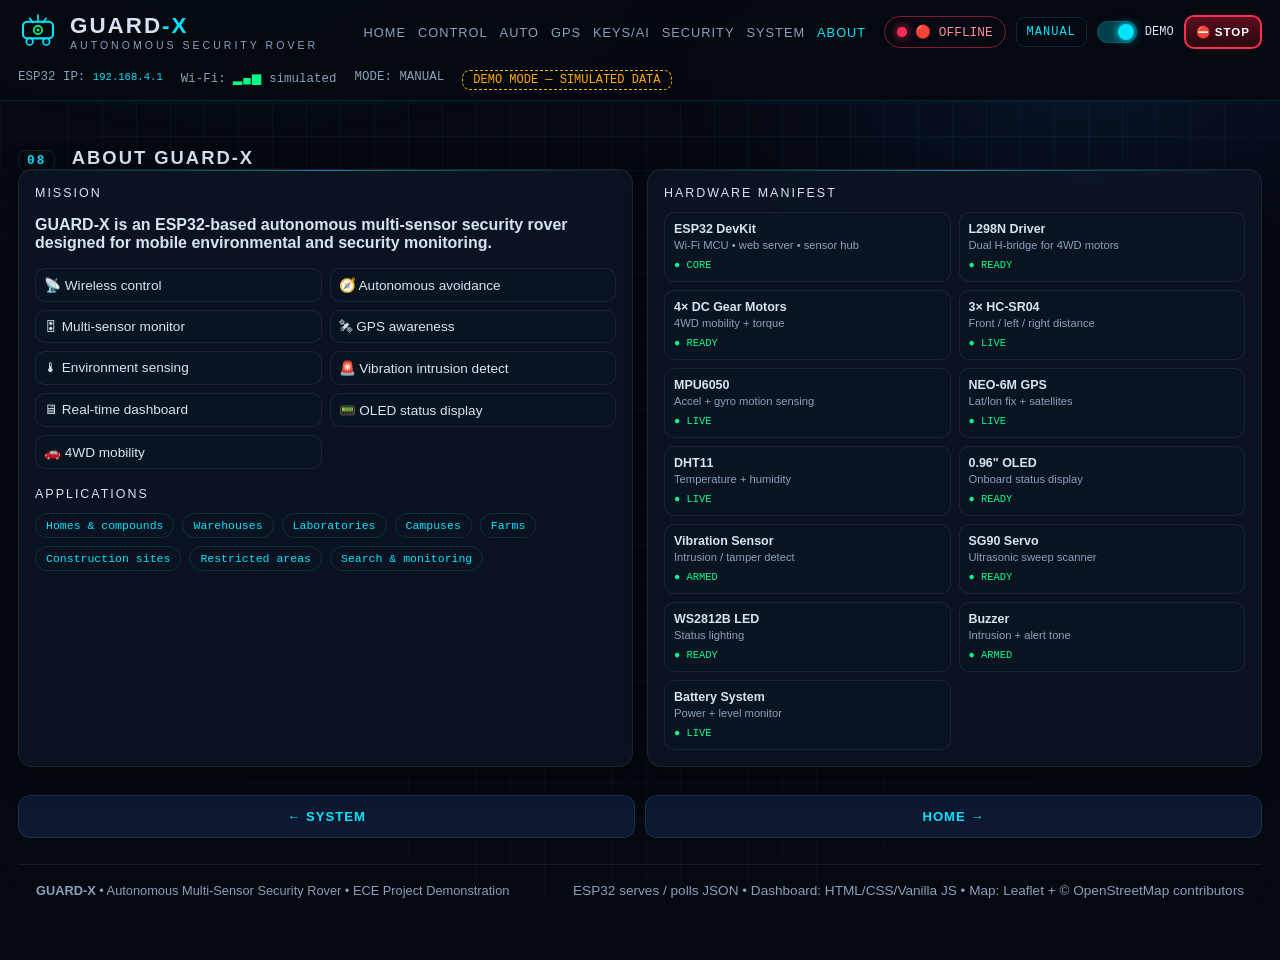
==== about.html @ 3b6d94c7 "Split dashboard into 8 phone-friendly pages with mobile bottom nav" ====
<!DOCTYPE html>
<html lang="en">
<head>
<meta charset="UTF-8" />
<meta name="viewport" content="width=device-width, initial-scale=1.0" />
<title>GUARD-X | About &amp; Hardware</title>
<meta name="description" content="About GUARD-X and its hardware manifest." />
<link rel="stylesheet" href="css/style.css" />
<link rel="icon" href="data:image/svg+xml,<svg xmlns='http://www.w3.org/2000/svg' viewBox='0 0 100 100'><text y='.9em' font-size='90'>🤖</text></svg>" />
</head>
<body data-page="about">
<div class="bg-grid" aria-hidden="true"></div>
<div class="bg-glow" aria-hidden="true"></div>

<header class="topbar">
  <div class="topbar-inner">
    <div class="brand">
      <div class="brand-mark" aria-hidden="true">
        <svg viewBox="0 0 48 48" width="40" height="40">
          <rect x="6" y="14" width="36" height="20" rx="5" fill="none" stroke="#00e5ff" stroke-width="2.5"/>
          <circle cx="14" cy="38" r="4" fill="#0a1626" stroke="#00e5ff" stroke-width="2"/>
          <circle cx="34" cy="38" r="4" fill="#0a1626" stroke="#00e5ff" stroke-width="2"/>
          <circle cx="24" cy="24" r="5" fill="none" stroke="#00ff88" stroke-width="2"/>
          <circle cx="24" cy="24" r="1.8" fill="#00ff88"/>
          <path d="M24 6v8M14 10l4 5M34 10l-4 5" stroke="#00e5ff" stroke-width="2" stroke-linecap="round"/>
        </svg>
      </div>
      <div>
        <div class="brand-name">GUARD<span>-X</span></div>
        <div class="brand-sub">AUTONOMOUS SECURITY ROVER</div>
      </div>
    </div>
    <nav class="topnav" aria-label="Pages">
      <a href="index.html">Home</a>
      <a href="control.html">Control</a>
      <a href="autonomous.html">Auto</a>
      <a href="gps.html">GPS</a>
      <a href="keys.html">Keys/AI</a>
      <a href="security.html">Security</a>
      <a href="system.html">System</a>
      <a href="about.html" class="active">About</a>
    </nav>
    <div class="topbar-status">
      <div class="conn-pill offline" id="conn-pill" title="ESP32 connection state">
        <span class="dot" id="conn-dot"></span>
        <span id="conn-text">🔴 OFFLINE</span>
      </div>
      <div class="mode-badge" id="mode-badge">MANUAL</div>
      <label class="demo-switch" title="Simulate sensors when ESP32 is not reachable">
        <input type="checkbox" id="demo-toggle" checked />
        <span class="switch"></span>
        <span class="demo-label">DEMO</span>
      </label>
      <button class="estop-mini js-estop" title="Emergency stop (SPACE)">⛔ STOP</button>
    </div>
  </div>
  <div class="topbar-sub">
    <div class="sub-item">ESP32 IP: <code id="header-ip">192.168.4.1</code></div>
    <div class="sub-item">Wi-Fi: <span id="wifi-bars" class="wifi" aria-label="Wi-Fi signal">▂▄▆</span> <span id="wifi-text">--</span></div>
    <div class="sub-item">MODE: <span id="header-mode">MANUAL</span></div>
    <div class="sub-item demo-note hidden" id="demo-banner-top">DEMO MODE — SIMULATED DATA</div>
  </div>
</header>

<main>
<section id="about" class="section">
  <div class="section-head">
    <h2><span class="h-num">08</span> ABOUT GUARD-X</h2>
  </div>
  <div class="grid grid-2">
    <div class="panel">
      <div class="panel-title">MISSION</div>
      <p><strong>GUARD-X is an ESP32-based autonomous multi-sensor security rover designed for mobile environmental and security monitoring.</strong></p>
      <div class="feat-grid">
        <div>📡 Wireless control</div><div>🧭 Autonomous avoidance</div>
        <div>🎛 Multi-sensor monitor</div><div>🛰 GPS awareness</div>
        <div>🌡 Environment sensing</div><div>🚨 Vibration intrusion detect</div>
        <div>🖥 Real-time dashboard</div><div>📟 OLED status display</div>
        <div>🚗 4WD mobility</div>
      </div>
      <div class="panel-title" style="margin-top:18px">APPLICATIONS</div>
      <div class="app-tags"><span>Homes &amp; compounds</span><span>Warehouses</span><span>Laboratories</span><span>Campuses</span><span>Farms</span><span>Construction sites</span><span>Restricted areas</span><span>Search &amp; monitoring</span></div>
    </div>
    <div class="panel" id="hardware">
      <div class="panel-title">HARDWARE MANIFEST</div>
      <div class="hw-grid" id="hw-grid"><!-- rendered by app.js --></div>
    </div>
  </div>
</section>

<div class="pager">
  <a href="system.html">← SYSTEM</a>
  <a href="index.html">HOME →</a>
</div>

<footer class="footer">
  <div><strong>GUARD-X</strong> • Autonomous Multi-Sensor Security Rover • ECE Project Demonstration</div>
  <div class="muted">ESP32 serves / polls JSON • Dashboard: HTML/CSS/Vanilla JS • Map: Leaflet + © OpenStreetMap contributors</div>
</footer>
</main>

<nav class="bottom-nav" aria-label="Pages">
  <div class="bottom-nav-inner">
    <a class="bnav-item" href="index.html"><span class="ico">🏠</span>HOME</a>
    <a class="bnav-item" href="control.html"><span class="ico">🎮</span>CONTROL</a>
    <a class="bnav-item" href="autonomous.html"><span class="ico">🧭</span>AUTO</a>
    <a class="bnav-item" href="gps.html"><span class="ico">🛰</span>GPS</a>
    <a class="bnav-item" href="keys.html"><span class="ico">🔑</span>KEYS</a>
    <a class="bnav-item" href="security.html"><span class="ico">🛡</span>SECURE</a>
    <a class="bnav-item" href="system.html"><span class="ico">⚙</span>SYSTEM</a>
    <a class="bnav-item active" href="about.html"><span class="ico">ℹ</span>ABOUT</a>
  </div>
</nav>

<div id="toast-wrap" aria-live="polite"></div>

<script src="js/api.js"></script>
<script src="js/dashboard.js"></script>
<script src="js/app.js"></script>
</body>
</html>
---- css/style.css ----
/* GUARD-X — professional autonomous robotics command center
   Dark cyber-industrial • glass panels • cyan accent • NOT a gaming theme */
:root{
  --bg:#05080f; --bg2:#080d18; --panel:rgba(13,22,38,.78);
  --line:rgba(0,229,255,.14); --line2:rgba(255,255,255,.07);
  --cyan:#00e5ff; --blue:#2f7bff; --green:#00ff88; --orange:#ffaa00; --red:#ff2d55;
  --txt:#d7e3f4; --muted:#8aa0bd; --mono:ui-monospace,'JetBrains Mono','Cascadia Code',Consolas,monospace;
  --r:14px;
}
*{box-sizing:border-box}
html{scroll-behavior:smooth}
body{
  margin:0; background:var(--bg); color:var(--txt);
  font-family:'Segoe UI',Roboto,Inter,Arial,sans-serif; min-height:100vh;
}
.bg-grid{position:fixed;inset:0;z-index:-2;
  background-image:linear-gradient(rgba(0,229,255,.05) 1px,transparent 1px),
  linear-gradient(90deg,rgba(0,229,255,.05) 1px,transparent 1px);
  background-size:34px 34px;
  mask-image:radial-gradient(ellipse at 50% 0%,black 55%,transparent 100%);
}
.bg-glow{position:fixed;inset:0;z-index:-1;pointer-events:none;
  background:radial-gradient(700px 300px at 20% -5%,rgba(0,229,255,.12),transparent 60%),
  radial-gradient(700px 320px at 85% 10%,rgba(47,123,255,.10),transparent 60%);
}
code{font-family:var(--mono);font-size:.85em;color:var(--cyan)}
.muted{color:var(--muted);font-size:.85rem}
.hidden{display:none!important}

/* ---------- header ---------- */
.topbar{position:sticky;top:0;z-index:50;background:rgba(5,8,15,.88);backdrop-filter:blur(12px);border-bottom:1px solid var(--line)}
.topbar-inner{max-width:1280px;margin:0 auto;padding:10px 18px;display:flex;align-items:center;gap:18px;flex-wrap:wrap}
.brand{display:flex;align-items:center;gap:12px}
.brand-name{font-weight:800;letter-spacing:2px;font-size:1.4rem}
.brand-name span{color:var(--cyan)}
.brand-sub{font-size:.66rem;letter-spacing:3px;color:var(--muted)}
.topnav{display:flex;gap:12px;margin-left:auto;flex-wrap:wrap}
.topnav a{color:var(--muted);text-decoration:none;font-size:.8rem;letter-spacing:1px;text-transform:uppercase}
.topnav a:hover{color:var(--cyan)}
.topbar-status{display:flex;align-items:center;gap:10px}
.conn-pill{display:flex;align-items:center;gap:8px;padding:7px 12px;border-radius:999px;border:1px solid var(--line2);font-family:var(--mono);font-size:.8rem}
.conn-pill .dot{width:10px;height:10px;border-radius:50%;background:#666}
.conn-pill.online{border-color:rgba(0,255,136,.5);color:var(--green)}
.conn-pill.online .dot{background:var(--green);box-shadow:0 0 10px var(--green);animation:blink 1.6s infinite}
.conn-pill.offline{border-color:rgba(255,45,85,.5);color:#ff8ba0}
.conn-pill.offline .dot{background:var(--red);box-shadow:0 0 10px var(--red)}
@keyframes blink{50%{opacity:.4}}
.mode-badge{font-family:var(--mono);font-size:.75rem;letter-spacing:1px;padding:7px 10px;border:1px solid var(--line);border-radius:8px;color:var(--cyan)}
.demo-switch{display:flex;align-items:center;gap:8px;cursor:pointer;font-size:.75rem;font-family:var(--mono)}
.demo-switch input{display:none}
.demo-switch .switch{width:40px;height:22px;border-radius:999px;background:#1a2740;border:1px solid var(--line);position:relative;transition:.2s}
.demo-switch .switch::after{content:'';position:absolute;top:2px;left:2px;width:16px;height:16px;border-radius:50%;background:#5b6b85;transition:.2s}
.demo-switch input:checked+.switch{background:rgba(0,229,255,.25)}
.demo-switch input:checked+.switch::after{left:20px;background:var(--cyan);box-shadow:0 0 8px var(--cyan)}
.topbar-sub{max-width:1280px;margin:0 auto;padding:6px 18px 10px;display:flex;gap:18px;flex-wrap:wrap;font-family:var(--mono);font-size:.78rem;color:var(--muted)}
.demo-note,.demo-note-top{color:var(--orange);border:1px dashed var(--orange);padding:4px 10px;border-radius:8px;font-family:var(--mono);font-size:.75rem}
#demo-banner-top{color:var(--orange);border:1px dashed var(--orange);padding:2px 10px;border-radius:8px}
.wifi{color:var(--green);letter-spacing:1px}

/* ---------- layout ---------- */
main{max-width:1280px;margin:0 auto;padding:18px}
.conn-strip{display:flex;gap:22px;flex-wrap:wrap;align-items:flex-end;margin-bottom:6px}
.conn-field{min-width:260px;flex:1}
.conn-field label{font-size:.7rem;letter-spacing:2px;color:var(--muted)}
.ip-row{display:flex;gap:8px;margin-top:6px;flex-wrap:wrap}
input[type=text]{background:#0a1222;border:1px solid var(--line);color:var(--txt);border-radius:10px;padding:10px 12px;font-family:var(--mono);min-width:0;flex:1}
input[type=text]:focus{outline:none;border-color:var(--cyan);box-shadow:0 0 0 2px rgba(0,229,255,.2)}
.section{margin:28px 0}
.section-head h2{margin:0;font-size:1.15rem;letter-spacing:2px}
.h-num{color:var(--cyan);font-family:var(--mono);margin-right:10px;border:1px solid var(--line);padding:2px 8px;border-radius:8px;font-size:.8rem}
.section-head p{margin:4px 0 14px;color:var(--muted);font-size:.9rem}
.panel{background:var(--panel);border:1px solid var(--line2);border-radius:var(--r);padding:16px;backdrop-filter:blur(10px);box-shadow:0 8px 30px rgba(0,0,0,.35);position:relative;overflow:hidden}
.panel::before{content:'';position:absolute;top:0;left:0;right:0;height:1px;background:linear-gradient(90deg,transparent,var(--cyan),transparent);opacity:.5}
.panel-title{font-size:.78rem;letter-spacing:2px;color:var(--txt);margin-bottom:12px;display:flex;align-items:center;gap:8px;flex-wrap:wrap}
.panel-title.danger{color:#ff8ba0}
.tag{font-family:var(--mono);font-size:.65rem;color:var(--cyan);border:1px solid var(--line);border-radius:6px;padding:2px 6px}
.pulse{width:9px;height:9px;border-radius:50%;background:var(--green);box-shadow:0 0 8px var(--green);animation:blink 1.4s infinite}
.pulse.cyan{background:var(--cyan);box-shadow:0 0 8px var(--cyan)}
.pulse.green{background:var(--green);box-shadow:0 0 8px var(--green)}
.grid{display:grid;gap:14px}
.grid-3{grid-template-columns:repeat(3,1fr)}
.grid-2{grid-template-columns:repeat(2,1fr)}
.grid-gps{grid-template-columns:340px 1fr}

/* ---------- status ---------- */
.status-rows .srow,.srow{display:flex;justify-content:space-between;padding:8px 0;border-bottom:1px dashed rgba(255,255,255,.08);font-size:.9rem}
.srow strong{font-family:var(--mono)}
.ok{color:var(--green)} .bad{color:#ff8ba0} .warn{color:var(--orange)}
.lbl{font-size:.7rem;letter-spacing:2px;color:var(--muted);display:flex;justify-content:space-between;margin:12px 0 6px}
.bar{height:10px;background:#0a1322;border-radius:99px;border:1px solid var(--line2);overflow:hidden}
.bar.small{height:8px}
.bar-fill{height:100%;border-radius:99px;background:linear-gradient(90deg,var(--blue),var(--cyan));transition:width .5s}
.bar-fill.batt{background:linear-gradient(90deg,#00b36b,var(--green))}
.bar-fill.speed{background:linear-gradient(90deg,var(--blue),var(--cyan))}
.bar-fill.accel{background:linear-gradient(90deg,#7a5cff,var(--cyan))}
.bar-fill.low{background:linear-gradient(90deg,#b3002d,var(--red))!important}
.sys-line{margin-top:10px;font-family:var(--mono);font-size:.78rem;color:var(--muted)}

/* distances */
.dist-grid{display:grid;grid-template-columns:repeat(3,1fr);gap:10px}
.dist{background:#0a1322;border:1px solid var(--line2);border-radius:12px;padding:10px;text-align:center;transition:.25s}
.dist-label{font-size:.68rem;letter-spacing:2px;color:var(--muted)}
.dist-val{font-size:1.6rem;font-family:var(--mono);margin:4px 0}
.dist-val small{font-size:.8rem;color:var(--muted)}
.dist-state{font-size:.7rem;font-family:var(--mono);margin-top:6px;letter-spacing:1px}
.dist.safe{border-color:rgba(0,255,136,.4)} .dist.safe .dist-state{color:var(--green)}
.dist.caution{border-color:rgba(255,170,0,.55);box-shadow:0 0 14px rgba(255,170,0,.15)} .dist.caution .dist-state{color:var(--orange)}
.dist.danger{border-color:rgba(255,45,85,.6);box-shadow:0 0 16px rgba(255,45,85,.25);animation:dangerPulse 1s infinite} .dist.danger .dist-state{color:#ff8ba0}
@keyframes dangerPulse{50%{box-shadow:0 0 26px rgba(255,45,85,.5)}}
.env-grid{display:grid;grid-template-columns:repeat(4,1fr);gap:8px;margin-top:10px}
.env{background:#0a1322;border:1px solid var(--line2);border-radius:10px;padding:8px;text-align:center}
.env span{font-size:.62rem;letter-spacing:1px;color:var(--muted);display:block}
.env strong{font-family:var(--mono);font-size:.9rem}

/* mpu/gps */
.accel-row{display:grid;grid-template-columns:20px 1fr 60px;gap:8px;align-items:center;margin:8px 0;font-family:var(--mono)}
.mpu-head{font-size:.7rem;letter-spacing:1px;color:var(--muted)}
.gps-mini{display:grid;grid-template-columns:1fr 1fr;gap:8px;margin-top:12px}
.gps-mini div{background:#0a1322;border:1px solid var(--line2);border-radius:10px;padding:8px}
.gps-mini span{font-size:.62rem;color:var(--muted);letter-spacing:1px;display:block}
.gps-mini code,.gps-mini strong{font-size:.85rem}

/* ---------- buttons ---------- */
.btn{border:1px solid var(--line);background:#0d1830;color:var(--txt);border-radius:10px;padding:10px 14px;cursor:pointer;font-weight:600;letter-spacing:1px;font-size:.8rem;transition:.15s}
.btn:hover{border-color:var(--cyan);box-shadow:0 0 12px rgba(0,229,255,.25)}
.btn:active{transform:translateY(1px)}
.btn-primary{background:linear-gradient(180deg,#0e3a4d,#0a2233);border-color:rgba(0,229,255,.5);color:var(--cyan)}
.btn-success{background:linear-gradient(180deg,#0b3d28,#0a221a);border-color:rgba(0,255,136,.5);color:var(--green)}
.btn-danger{background:linear-gradient(180deg,#4d0e1e,#2a0a12);border-color:rgba(255,45,85,.6);color:#ffb3c1}
.btn-ghost{background:transparent}
.btn-block{width:100%;margin-top:10px}
.btn-xs{font-size:.65rem;padding:4px 8px;margin-left:auto}
.seg{display:flex;background:#0a1322;border:1px solid var(--line2);border-radius:12px;overflow:hidden}
.seg-btn{flex:1;padding:12px;border:0;background:transparent;color:var(--muted);font-weight:800;letter-spacing:2px;cursor:pointer}
.seg-btn.active{background:rgba(0,229,255,.15);color:var(--cyan)}
.kbd-hint{font-family:var(--mono);font-size:.75rem;color:var(--muted)}
kbd{background:#0a1322;border:1px solid var(--line);border-bottom-width:2px;border-radius:6px;padding:1px 7px;font-family:var(--mono);color:var(--cyan)}

/* dpad */
.dpad-wrap{display:grid;grid-template-columns:1fr 1fr;gap:16px;margin-top:14px}
.dpad{display:grid;grid-template-columns:repeat(3,84px);grid-template-rows:repeat(3,72px);gap:8px;justify-content:center}
.dbtn{border-radius:14px;border:1px solid var(--line);background:#0d1830;color:var(--txt);cursor:pointer;display:flex;flex-direction:column;align-items:center;justify-content:center;font-size:1.2rem;transition:.12s;user-select:none;-webkit-user-select:none;touch-action:none}
.dbtn small{font-size:.6rem;letter-spacing:1px;color:var(--muted)}
.dbtn:hover{border-color:var(--cyan)}
.dbtn.active,.dbtn:active{background:rgba(0,229,255,.25);border-color:var(--cyan)}
.dbtn.stop{background:rgba(255,170,0,.08)}
.drive-side input[type=range]{width:100%;accent-color:var(--cyan)}
.speed-num{font-family:var(--mono);font-size:1.6rem;color:var(--cyan)}
.speed-num small{color:var(--muted);font-size:.9rem}
.endpoints-hint{margin-top:10px;font-size:.72rem;color:var(--muted);font-family:var(--mono);line-height:1.6}
.safety-rows{margin-top:12px}
.emergency{width:100%;padding:22px;border-radius:16px;font-size:1.2rem;font-weight:900;letter-spacing:2px;background:linear-gradient(180deg,#5a0f1f,#2a060e);border:2px solid var(--red);color:#fff;cursor:pointer;box-shadow:0 0 24px rgba(255,45,85,.35)}
.emergency small{display:block;font-size:.68rem;letter-spacing:2px;color:#ffb3c1;margin-top:6px}
.emergency:hover{box-shadow:0 0 34px rgba(255,45,85,.6)}

/* autonomous */
.auto-btns{display:flex;gap:8px}
.decision-label{margin:14px 0 6px;font-size:.68rem;letter-spacing:2px;color:var(--muted)}
.decision{font-family:var(--mono);font-weight:800;letter-spacing:1px;text-align:center;padding:16px;border-radius:12px;background:#0a1322;border:1px solid rgba(0,255,136,.4);color:var(--green);font-size:1rem}
.decision.caution{border-color:rgba(255,170,0,.55);color:var(--orange)}
.decision.danger{border-color:rgba(255,45,85,.6);color:#ff8ba0;animation:dangerPulse 1s infinite}
.auto-logic{font-size:.8rem;color:var(--muted);line-height:1.7;padding-left:18px}
.surround{background:#0a1322;border:1px solid var(--line2);border-radius:12px;padding:12px;text-align:center}
.sur-top{border-bottom:1px dashed var(--line2);padding-bottom:10px}
.sur-mid{display:grid;grid-template-columns:1fr auto 1fr;gap:10px;align-items:center;margin-top:10px}
.sur-side strong,.sur-top strong{display:block;font-family:var(--mono);font-size:1.1rem}
.sur-rover{background:#0d1830;border:1px solid var(--line);border-radius:12px;padding:14px 18px;font-family:var(--mono);font-size:.75rem}
.sdot{display:inline-block;width:12px;height:12px;border-radius:50%;background:#555;margin-top:6px}
.sdot.safe{background:var(--green);box-shadow:0 0 10px var(--green)}
.sdot.caution{background:var(--orange);box-shadow:0 0 10px var(--orange)}
.sdot.danger{background:var(--red);box-shadow:0 0 10px var(--red)}

/* rover viz */
.rover-stage{position:relative;background:radial-gradient(circle at 50% 30%,#0d1a30,#070c16);border:1px solid var(--line2);border-radius:12px;padding:10px;text-align:center;overflow:hidden}
.fov{position:absolute;top:6px;width:70px;height:110px;opacity:.35;pointer-events:none;transition:.3s;clip-path:polygon(50% 100%,0 0,100% 0)}
.fov-front{left:50%;transform:translateX(-50%);background:linear-gradient(180deg,rgba(0,229,255,.6),transparent);animation:fovPulse 2s infinite}
.fov-left{left:18%;transform:rotate(-28deg);background:linear-gradient(180deg,rgba(0,255,136,.5),transparent)}
.fov-right{right:18%;transform:rotate(28deg);background:linear-gradient(180deg,rgba(0,255,136,.5),transparent)}
@keyframes fovPulse{50%{opacity:.6}}
.rover-svg{width:200px;height:auto;position:relative}
.chassis{fill:#101d33;stroke:var(--cyan);stroke-width:2}
.deck{fill:#0a1426;stroke:rgba(0,229,255,.4)}
.wheel{fill:#05080f;stroke:#5b6b85;stroke-width:2}
.wheel.spin{stroke:var(--cyan)}
.esp{fill:none;stroke:var(--green);stroke-width:2}
.gpsdot{fill:var(--cyan)}
.us{fill:none;stroke:var(--orange);stroke-width:2}
.oled-dot{fill:var(--green)}
.svg-txt{fill:var(--txt);font-size:10px;font-family:var(--mono)}
.svg-txt.small{font-size:8px} .svg-txt.dim{fill:var(--muted)}
#dir-arrow polygon{fill:var(--green)}
#dir-arrow.dir-left polygon{fill:var(--cyan);transform-origin:110px 130px;transform:rotate(-90deg)}
#dir-arrow.dir-right polygon{fill:var(--cyan);transform-origin:110px 130px;transform:rotate(90deg)}
#dir-arrow.dir-back polygon{fill:var(--orange);transform-origin:110px 130px;transform:rotate(180deg)}
#dir-arrow.dir-stop polygon{fill:#5b6b85}
.rover-dir{font-family:var(--mono);font-size:.8rem;margin-top:6px}

/* gps */
.gps-rows{display:grid;gap:8px;margin-bottom:12px}
.gps-rows div{background:#0a1322;border:1px solid var(--line2);border-radius:10px;padding:8px 10px;display:flex;justify-content:space-between;align-items:center}
.gps-rows span{font-size:.65rem;letter-spacing:1px;color:var(--muted)}
.badge{font-family:var(--mono);font-size:.68rem;padding:4px 10px;border-radius:99px;border:1px solid}
.badge.warn{color:var(--orange);border-color:var(--orange)}
.badge.ok{color:var(--green);border-color:var(--green)}
.gps-btns{display:flex;gap:8px;flex-wrap:wrap;align-items:center}
.follow{font-size:.75rem;color:var(--muted);font-family:var(--mono)}
.map-key{margin-top:14px;border-top:1px dashed var(--line2);padding-top:12px}
.map-key label{font-size:.65rem;letter-spacing:1px;color:var(--muted);display:block;margin:8px 0 4px}
.key-title{font-size:.72rem;letter-spacing:2px}
#gps-map{height:380px;border-radius:12px;border:1px solid var(--line2);background:#0a1322;z-index:1}
.map-foot{display:flex;justify-content:space-between;font-size:.72rem;color:var(--muted);font-family:var(--mono);margin-top:8px;flex-wrap:wrap;gap:6px}
.leaflet-container{font-family:inherit}
.rover-marker{width:30px;height:30px;border-radius:50%;display:flex;align-items:center;justify-content:center;font-size:18px;background:#0a1426;border:2px solid var(--green);box-shadow:0 0 14px rgba(0,255,136,.6)}
.rover-marker.searching{border-color:var(--orange);box-shadow:0 0 14px rgba(255,170,0,.6)}

/* security / log / oled */
.secure-badge{text-align:center;font-weight:900;letter-spacing:1px;padding:16px;border-radius:12px;margin-bottom:10px;font-size:1.05rem}
.secure-badge.ok{background:rgba(0,255,136,.08);border:1px solid rgba(0,255,136,.45);color:var(--green)}
.secure-badge.alarm{background:rgba(255,45,85,.12);border:1px solid var(--red);color:#ffb3c1;animation:dangerPulse .8s infinite}
.alert-msg{margin:10px 0;padding:10px;border:1px solid var(--red);border-radius:10px;background:rgba(255,45,85,.1);font-size:.82rem}
body.alarm .topbar{border-bottom-color:var(--red)}
body.alarm .security-panel{border-color:var(--red);box-shadow:0 0 30px rgba(255,45,85,.35)}
#event-log{list-style:none;margin:0;padding:0;max-height:300px;overflow-y:auto;font-family:var(--mono);font-size:.76rem;display:flex;flex-direction:column;gap:6px}
#event-log li{background:#0a1322;border:1px solid var(--line2);border-left:3px solid var(--cyan);border-radius:8px;padding:7px 9px;display:flex;gap:10px}
#event-log li .t{color:var(--muted)}
#event-log li.warn{border-left-color:var(--orange)}
#event-log li.alarm{border-left-color:var(--red);color:#ffb3c1}
#event-log li.ok{border-left-color:var(--green)}
.oled{background:#000;border-radius:12px;padding:12px;border:1px solid #1c2942}
.oled-screen{font-family:var(--mono);color:#4dff88;font-size:.85rem;line-height:1.7;text-shadow:0 0 8px rgba(0,255,136,.6);background:radial-gradient(circle at 50% 0%,#04140a,#000);border-radius:8px;padding:12px;white-space:pre-wrap}
.oled-head{color:#8dffb3}

/* arch */
.arch{display:flex;flex-direction:column;align-items:center;gap:6px}
.arch-layer{display:flex;gap:10px;flex-wrap:wrap;justify-content:center}
.node{background:#0a1322;border:1px solid var(--line);border-radius:12px;padding:12px 16px;text-align:center;font-family:var(--mono);font-size:.82rem;min-width:140px}
.node span{display:block;font-size:.65rem;color:var(--muted);margin-top:4px}
.node.brain{border-color:var(--cyan);box-shadow:0 0 20px rgba(0,229,255,.25);font-size:1rem;color:var(--cyan)}
.arch-link{display:flex;gap:26px}
.arch-link span{width:2px;height:26px;background:linear-gradient(180deg,var(--cyan),transparent);display:block;animation:linkFlow 1.2s infinite}
.arch-link.split span{height:30px}
@keyframes linkFlow{50%{opacity:.3}}

/* about/hw */
.feat-grid{display:grid;grid-template-columns:1fr 1fr;gap:8px;margin-top:10px;font-size:.85rem}
.feat-grid div{background:#0a1322;border:1px solid var(--line2);border-radius:10px;padding:8px}
.app-tags{display:flex;flex-wrap:wrap;gap:8px;margin-top:10px}
.app-tags span{font-size:.72rem;font-family:var(--mono);border:1px solid var(--line);border-radius:99px;padding:5px 10px;color:var(--cyan)}
.hw-grid{display:grid;grid-template-columns:repeat(2,1fr);gap:8px}
.hw{background:#0a1322;border:1px solid var(--line2);border-radius:10px;padding:9px}
.hw strong{font-size:.78rem;display:block}
.hw small{color:var(--muted);font-size:.7rem;display:block;margin:3px 0}
.hw .st{font-family:var(--mono);font-size:.65rem;color:var(--green)}

.footer{max-width:1280px;margin:26px auto;padding:18px;color:var(--muted);font-size:.8rem;display:flex;justify-content:space-between;gap:10px;flex-wrap:wrap;border-top:1px solid var(--line2)}
#toast-wrap{position:fixed;bottom:18px;right:18px;display:flex;flex-direction:column;gap:8px;z-index:99}
.toast{background:#0d1830;border:1px solid var(--line);border-radius:10px;padding:10px 14px;font-family:var(--mono);font-size:.78rem;box-shadow:0 8px 24px rgba(0,0,0,.5)}
.toast.err{border-color:var(--red);color:#ffb3c1}
.toast.ok{border-color:var(--green);color:var(--green)}

/* ---------- API KEYS (bring your own) + AI ---------- */
.apikeys-title{font-size:.78rem;letter-spacing:2px;color:#9fb3cc;margin-bottom:12px;font-weight:700}
.api-card{background:#0a1322;border:1px solid var(--line2);border-radius:14px;padding:14px;margin-bottom:12px}
.api-head{display:flex;justify-content:space-between;align-items:center;gap:10px;flex-wrap:wrap;margin-bottom:10px}
.api-head strong{font-size:.9rem}
.api-conn{font-family:var(--mono);font-size:.7rem;letter-spacing:1px;color:var(--green);display:flex;align-items:center;gap:7px}
.api-conn i{width:9px;height:9px;border-radius:50%;background:var(--green);box-shadow:0 0 8px var(--green);display:inline-block}
.api-conn.off{color:var(--muted)}
.api-conn.off i{background:#5b6b85;box-shadow:none}
.api-input-row{display:flex;gap:8px;align-items:center}
.api-input-row input{font-size:.8rem;letter-spacing:.3px}
.eye-btn{background:transparent;border:0;cursor:pointer;font-size:1rem;opacity:.8;padding:6px}
.eye-btn:hover{opacity:1}
.api-link{display:inline-block;margin-top:9px;color:var(--cyan);text-decoration:none;font-size:.82rem;font-weight:600}
.api-link:hover{text-decoration:underline}
.api-actions{display:flex;gap:10px;margin:4px 0 10px}
.save-keys{flex:1;border:0;cursor:pointer;border-radius:12px;padding:14px;font-weight:900;letter-spacing:1.5px;font-size:.9rem;color:#04211b;background:linear-gradient(90deg,#34d399,#14b8a6);box-shadow:0 6px 22px rgba(20,184,166,.35)}
.save-keys:hover{filter:brightness(1.08)}
.road-status{margin-top:10px;font-family:var(--mono);font-size:.72rem}
.ai-panel .ai-btns{display:flex;gap:8px;flex-wrap:wrap;margin-bottom:10px}
.ai-output{background:#0a1322;border:1px solid var(--line2);border-radius:12px;padding:12px;font-family:var(--mono);font-size:.78rem;line-height:1.65;white-space:pre-wrap;min-height:130px;max-height:300px;overflow-y:auto;color:var(--txt)}
.ai-output.loading{border-color:var(--cyan);color:var(--cyan)}

/* ---------- mobile bottom nav + header estop ---------- */
.estop-mini{border:2px solid var(--red);background:linear-gradient(180deg,#5a0f1f,#2a060e);color:#fff;border-radius:10px;font-weight:900;font-size:.72rem;letter-spacing:1px;padding:8px 10px;cursor:pointer;white-space:nowrap}
.estop-mini:active{transform:scale(.96)}
.bottom-nav{display:none;position:fixed;left:0;right:0;bottom:0;z-index:60;background:rgba(5,8,15,.94);backdrop-filter:blur(12px);border-top:1px solid var(--line);padding:6px 4px calc(6px + env(safe-area-inset-bottom));overflow-x:auto;scrollbar-width:none}
.bottom-nav::-webkit-scrollbar{display:none}
.bottom-nav-inner{display:flex;gap:2px;min-width:max-content;margin:0 auto;width:max-content;max-width:100%}
.bnav-item{display:flex;flex-direction:column;align-items:center;gap:2px;min-width:64px;padding:7px 8px;border-radius:10px;color:var(--muted);text-decoration:none;font-size:.62rem;font-family:var(--mono);letter-spacing:.5px}
.bnav-item .ico{font-size:1.25rem;line-height:1}
.bnav-item.active{color:var(--cyan);background:rgba(0,229,255,.12)}
.topnav a.active{color:var(--cyan)}
.pager{display:flex;gap:10px;margin:20px 0 6px}
.pager a{flex:1;text-align:center;border:1px solid var(--line);border-radius:12px;padding:13px;color:var(--cyan);text-decoration:none;font-weight:700;font-size:.82rem;letter-spacing:1px;background:#0d1830}
.pager a:active{transform:scale(.98)}

/* responsive */
@media(max-width:1020px){
  .grid-3{grid-template-columns:1fr 1fr}
  .grid-gps{grid-template-columns:1fr}
  .topnav{display:none}
}
@media(max-width:680px){
  .grid-3,.grid-2{grid-template-columns:1fr}
  .dpad-wrap{grid-template-columns:1fr}
  .env-grid{grid-template-columns:1fr 1fr}
  .hw-grid{grid-template-columns:1fr}
  #gps-map{height:300px}
  main{padding:12px;padding-bottom:86px}
  .footer{padding-bottom:86px}
  .bottom-nav{display:block}
  .brand-sub{display:none}
  .brand-name{font-size:1.15rem}
  .topbar-inner{gap:10px}
  .demo-label{display:none}
}
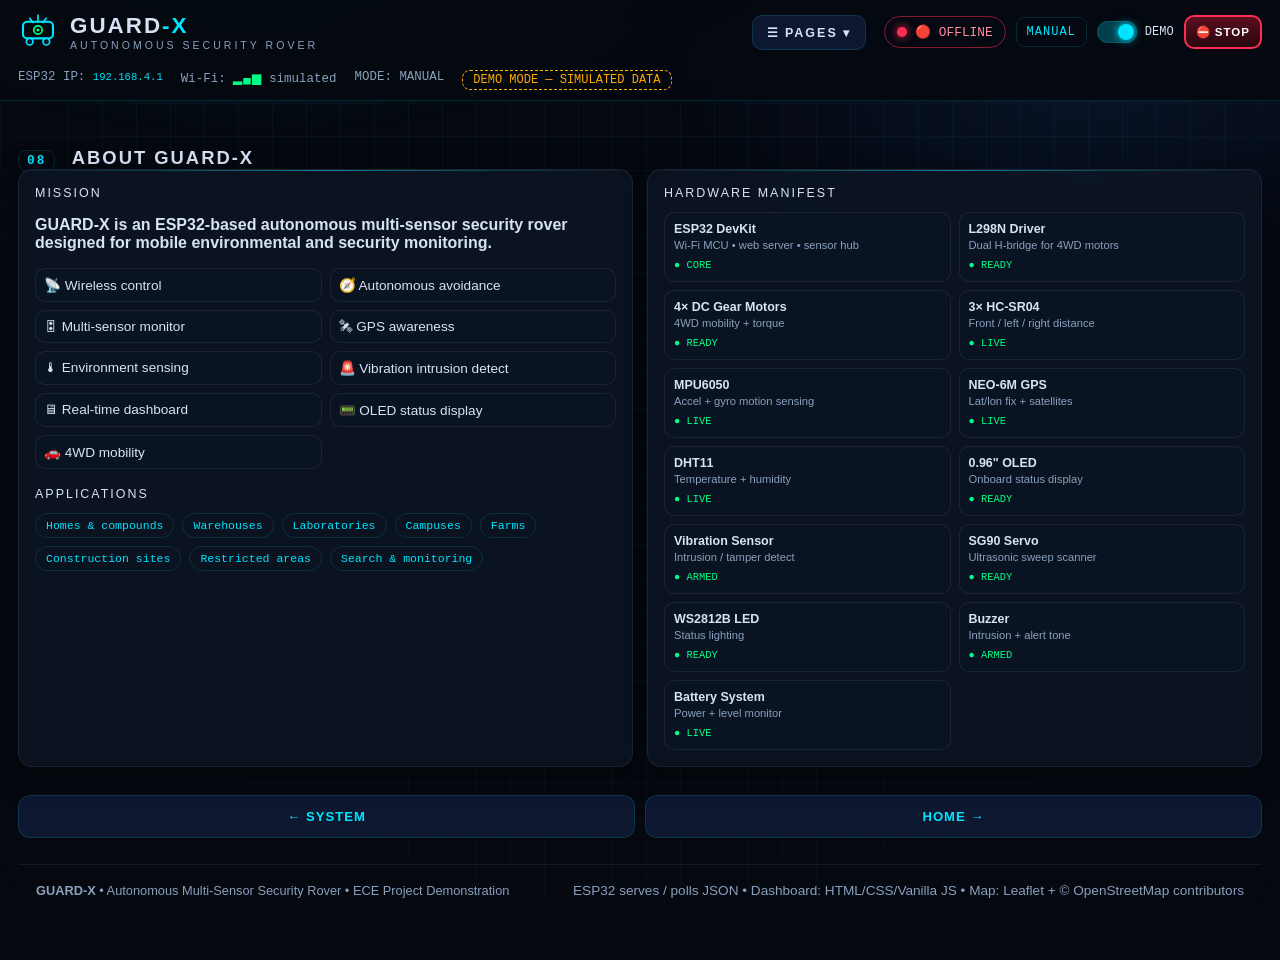
==== commit 897f54e3: "Desktop PAGES dropdown nav; prominent restricted-area panel with Security cross-link" ====
--- a/about.html
+++ b/about.html
@@ -31,14 +31,17 @@
       </div>
     </div>
     <nav class="topnav" aria-label="Pages">
-      <a href="index.html">Home</a>
-      <a href="control.html">Control</a>
-      <a href="autonomous.html">Auto</a>
-      <a href="gps.html">GPS</a>
-      <a href="keys.html">Keys/AI</a>
-      <a href="security.html">Security</a>
-      <a href="system.html">System</a>
-      <a href="about.html" class="active">About</a>
+      <button class="navdrop-btn" id="navdrop-btn" aria-haspopup="true" aria-expanded="false">☰ PAGES ▾</button>
+      <div class="navdrop-menu" id="navdrop-menu">
+        <a href="index.html">🏠 Home</a>
+        <a href="control.html">🎮 Control</a>
+        <a href="autonomous.html">🧭 Auto</a>
+        <a href="gps.html">🛰 GPS</a>
+        <a href="keys.html">🔑 Keys/AI</a>
+        <a href="security.html">🛡 Security</a>
+        <a href="system.html">⚙ System</a>
+        <a href="about.html" class="active">ℹ About</a>
+      </div>
     </nav>
     <div class="topbar-status">
       <div class="conn-pill offline" id="conn-pill" title="ESP32 connection state">
--- a/css/style.css
+++ b/css/style.css
@@ -277,6 +277,12 @@
 .save-keys{flex:1;border:0;cursor:pointer;border-radius:12px;padding:14px;font-weight:900;letter-spacing:1.5px;font-size:.9rem;color:#04211b;background:linear-gradient(90deg,#34d399,#14b8a6);box-shadow:0 6px 22px rgba(20,184,166,.35)}
 .save-keys:hover{filter:brightness(1.08)}
 .road-status{margin-top:10px;font-family:var(--mono);font-size:.72rem}
+.fence-box{margin-top:14px;border:1px solid rgba(255,45,85,.5);border-radius:14px;padding:14px;background:rgba(255,45,85,.06);box-shadow:0 0 18px rgba(255,45,85,.12)}
+.fence-box .key-title{color:#ffb3c1;font-size:.8rem}
+.fence-box .gps-btns{margin-top:8px}
+.fence-box .srow{font-size:.82rem}
+#gps-map.marking{cursor:crosshair}
+#gps-map.marking .leaflet-grab{cursor:crosshair}
 .ai-panel .ai-btns{display:flex;gap:8px;flex-wrap:wrap;margin-bottom:10px}
 .ai-output{background:#0a1322;border:1px solid var(--line2);border-radius:12px;padding:12px;font-family:var(--mono);font-size:.78rem;line-height:1.65;white-space:pre-wrap;min-height:130px;max-height:300px;overflow-y:auto;color:var(--txt)}
 .ai-output.loading{border-color:var(--cyan);color:var(--cyan)}
@@ -291,27 +297,59 @@
 .bnav-item .ico{font-size:1.25rem;line-height:1}
 .bnav-item.active{color:var(--cyan);background:rgba(0,229,255,.12)}
 .topnav a.active{color:var(--cyan)}
+/* desktop PAGES dropdown */
+.navdrop-btn{display:none;align-items:center;gap:8px;background:#0d1830;border:1px solid var(--line);color:var(--txt);border-radius:10px;padding:9px 14px;font-weight:800;letter-spacing:2px;font-size:.78rem;cursor:pointer}
+.navdrop-btn:hover{border-color:var(--cyan);box-shadow:0 0 12px rgba(0,229,255,.25)}
+@media(min-width:1021px){
+  .topnav{position:relative}
+  .navdrop-btn{display:inline-flex}
+  .navdrop-menu{display:none;position:absolute;top:calc(100% + 10px);right:0;flex-direction:column;gap:2px;min-width:230px;background:rgba(8,13,24,.97);border:1px solid var(--line);border-radius:14px;padding:8px;box-shadow:0 16px 40px rgba(0,0,0,.55);z-index:70}
+  .topnav.open .navdrop-menu,.topnav:hover .navdrop-menu,.topnav:focus-within .navdrop-menu{display:flex}
+  .navdrop-menu a{padding:10px 12px;border-radius:9px;font-size:.82rem}
+  .navdrop-menu a:hover{background:rgba(0,229,255,.12)}
+  .navdrop-menu a.active{background:rgba(0,229,255,.15)}
+}
 .pager{display:flex;gap:10px;margin:20px 0 6px}
 .pager a{flex:1;text-align:center;border:1px solid var(--line);border-radius:12px;padding:13px;color:var(--cyan);text-decoration:none;font-weight:700;font-size:.82rem;letter-spacing:1px;background:#0d1830}
 .pager a:active{transform:scale(.98)}
 
-/* responsive */
+/* ---------- responsive tiers: desktop / tablet / phone ---------- */
+/* TABLET (portrait tablets, small laptops): 2-col grids, thumb-friendly bottom nav */
 @media(max-width:1020px){
   .grid-3{grid-template-columns:1fr 1fr}
   .grid-gps{grid-template-columns:1fr}
   .topnav{display:none}
-}
+  .bottom-nav{display:block}
+  main{padding:16px;padding-bottom:96px}
+  .footer{padding-bottom:96px}
+  #gps-map{height:340px}
+  .topbar-inner{row-gap:8px}
+}
+/* PHONE: single column, compact header, fluid touch controls */
 @media(max-width:680px){
   .grid-3,.grid-2{grid-template-columns:1fr}
   .dpad-wrap{grid-template-columns:1fr}
+  .dpad{grid-template-columns:repeat(3,1fr);grid-template-rows:repeat(3,68px);width:100%;max-width:330px}
   .env-grid{grid-template-columns:1fr 1fr}
   .hw-grid{grid-template-columns:1fr}
+  .gps-mini{grid-template-columns:1fr 1fr}
   #gps-map{height:300px}
-  main{padding:12px;padding-bottom:86px}
-  .footer{padding-bottom:86px}
-  .bottom-nav{display:block}
+  main{padding:12px;padding-bottom:90px}
+  .footer{padding-bottom:90px}
   .brand-sub{display:none}
   .brand-name{font-size:1.15rem}
   .topbar-inner{gap:10px}
   .demo-label{display:none}
-}
+  .section-head h2{font-size:1rem}
+  .topbar-sub{font-size:.7rem;gap:10px}
+  .emergency{padding:18px;font-size:1.05rem}
+  .api-actions{flex-direction:column}
+}
+/* SMALL PHONES: keep sensor cards readable */
+@media(max-width:400px){
+  .dist-val{font-size:1.25rem}
+  .env strong{font-size:.78rem}
+  .gps-btns .btn{flex:1 1 100%}
+  .auto-btns{flex-direction:column}
+  .auto-btns .btn{width:100%}
+}
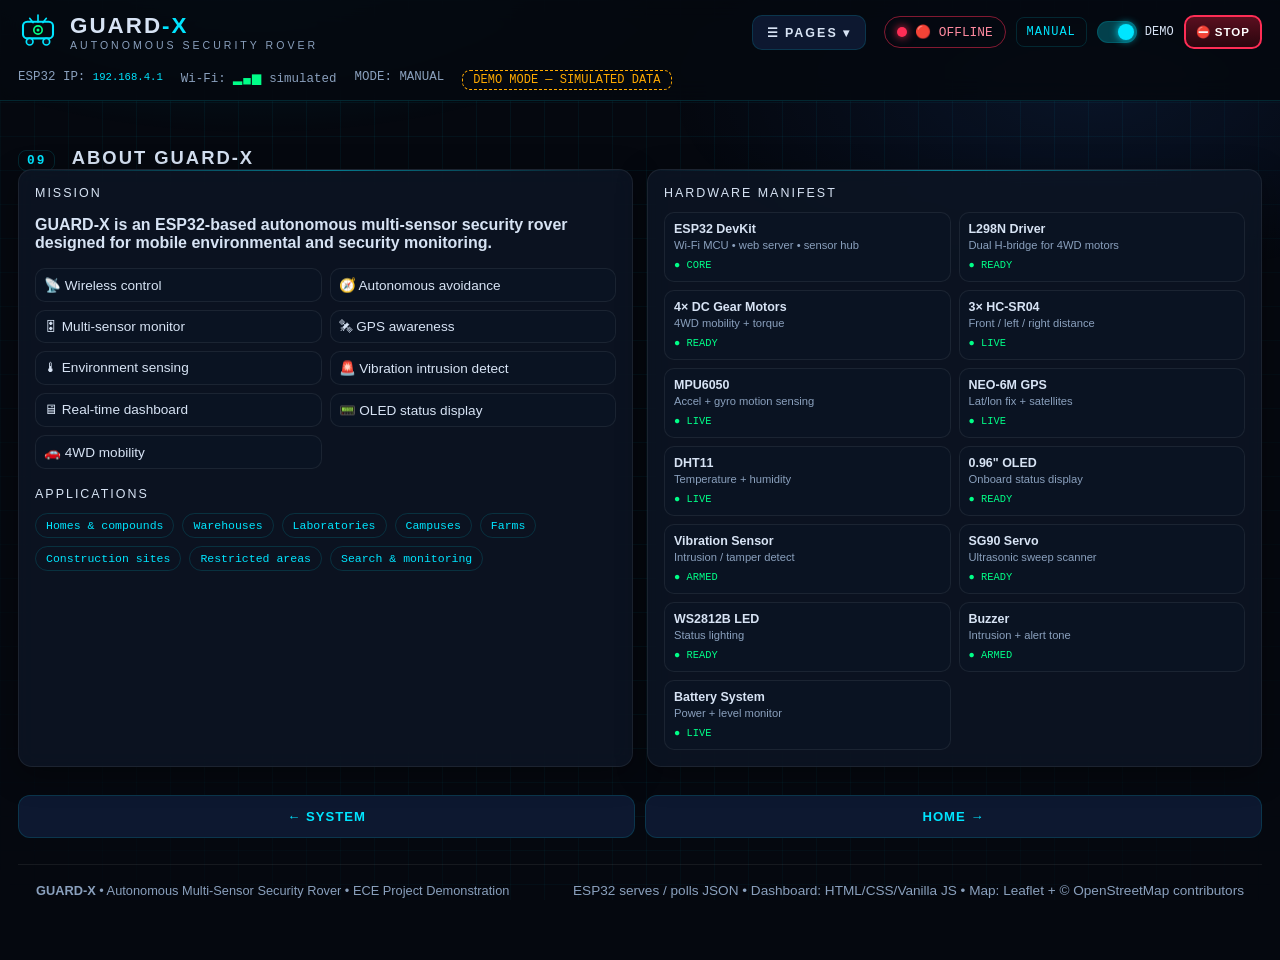
==== commit 66990995: "Add IMU lab: 3D orientation, live graphs, WS stream, tilt and crash safety" ====
--- a/about.html
+++ b/about.html
@@ -36,6 +36,7 @@
         <a href="index.html">🏠 Home</a>
         <a href="control.html">🎮 Control</a>
         <a href="autonomous.html">🧭 Auto</a>
+        <a href="imu.html">📐 IMU</a>
         <a href="gps.html">🛰 GPS</a>
         <a href="keys.html">🔑 Keys/AI</a>
         <a href="security.html">🛡 Security</a>
@@ -68,7 +69,7 @@
 <main>
 <section id="about" class="section">
   <div class="section-head">
-    <h2><span class="h-num">08</span> ABOUT GUARD-X</h2>
+    <h2><span class="h-num">09</span> ABOUT GUARD-X</h2>
   </div>
   <div class="grid grid-2">
     <div class="panel">
@@ -107,6 +108,7 @@
     <a class="bnav-item" href="index.html"><span class="ico">🏠</span>HOME</a>
     <a class="bnav-item" href="control.html"><span class="ico">🎮</span>CONTROL</a>
     <a class="bnav-item" href="autonomous.html"><span class="ico">🧭</span>AUTO</a>
+    <a class="bnav-item" href="imu.html"><span class="ico">📐</span>IMU</a>
     <a class="bnav-item" href="gps.html"><span class="ico">🛰</span>GPS</a>
     <a class="bnav-item" href="keys.html"><span class="ico">🔑</span>KEYS</a>
     <a class="bnav-item" href="security.html"><span class="ico">🛡</span>SECURE</a>
--- a/css/style.css
+++ b/css/style.css
@@ -209,6 +209,14 @@
 .key-title{font-size:.72rem;letter-spacing:2px}
 #gps-map{height:380px;border-radius:12px;border:1px solid var(--line2);background:#0a1322;z-index:1}
 .map-foot{display:flex;justify-content:space-between;font-size:.72rem;color:var(--muted);font-family:var(--mono);margin-top:8px;flex-wrap:wrap;gap:6px}
+.loc-search-row{display:flex;gap:8px;margin-bottom:4px}
+.loc-search-row input{flex:1}
+.loc-search-wrap{position:relative}
+.suggest{position:absolute;top:100%;left:0;right:0;z-index:80;list-style:none;margin:4px 0 0;padding:6px;background:rgba(8,13,24,.97);border:1px solid var(--line);border-radius:12px;box-shadow:0 16px 40px rgba(0,0,0,.55);max-height:240px;overflow-y:auto}
+.suggest li{padding:10px 12px;border-radius:9px;font-family:var(--mono);font-size:.76rem;cursor:pointer;color:var(--txt)}
+.suggest li small{display:block;color:var(--muted);font-size:.68rem;margin-top:2px}
+.suggest li:hover,.suggest li.sel{background:rgba(0,229,255,.14);color:var(--cyan)}
+#loc-result{font-family:var(--mono);font-size:.75rem}
 .leaflet-container{font-family:inherit}
 .rover-marker{width:30px;height:30px;border-radius:50%;display:flex;align-items:center;justify-content:center;font-size:18px;background:#0a1426;border:2px solid var(--green);box-shadow:0 0 14px rgba(0,255,136,.6)}
 .rover-marker.searching{border-color:var(--orange);box-shadow:0 0 14px rgba(255,170,0,.6)}
@@ -287,6 +295,24 @@
 .ai-output{background:#0a1322;border:1px solid var(--line2);border-radius:12px;padding:12px;font-family:var(--mono);font-size:.78rem;line-height:1.65;white-space:pre-wrap;min-height:130px;max-height:300px;overflow-y:auto;color:var(--txt)}
 .ai-output.loading{border-color:var(--cyan);color:var(--cyan)}
 
+/* ---------- IMU: CSS-3D orientation cube + graphs ---------- */
+.cube-stage{perspective:750px;display:flex;justify-content:center;padding:28px 0;min-height:230px;overflow:hidden}
+.cube{width:150px;height:150px;position:relative;transform-style:preserve-3d;transition:transform .12s linear}
+.face{position:absolute;width:150px;height:150px;border:1px solid var(--cyan);background:rgba(0,229,255,.07);display:flex;flex-direction:column;align-items:center;justify-content:center;font-size:1.7rem;color:var(--txt);font-family:var(--mono);border-radius:10px}
+.face span{font-size:.58rem;letter-spacing:2px;color:var(--cyan);margin-top:6px}
+.f-top{transform:rotateX(90deg) translateZ(75px);background:rgba(0,255,136,.1);border-color:var(--green)}
+.f-top span{color:var(--green)}
+.f-bottom{transform:rotateX(-90deg) translateZ(75px)}
+.f-front{transform:translateZ(75px)}
+.f-back{transform:rotateY(180deg) translateZ(75px)}
+.f-left{transform:rotateY(-90deg) translateZ(75px)}
+.f-right{transform:rotateY(90deg) translateZ(75px)}
+.rpy{display:grid;grid-template-columns:repeat(3,1fr);gap:8px;margin-top:6px}
+.rpy div{background:#0a1322;border:1px solid var(--line2);border-radius:10px;padding:10px;text-align:center}
+.rpy span{font-size:.62rem;letter-spacing:1px;color:var(--muted);display:block}
+.rpy strong{font-family:var(--mono);font-size:1.15rem;color:var(--cyan)}
+.graph{width:100%;height:auto;border:1px solid var(--line2);border-radius:12px;background:#0a1322;display:block}
+
 /* ---------- mobile bottom nav + header estop ---------- */
 .estop-mini{border:2px solid var(--red);background:linear-gradient(180deg,#5a0f1f,#2a060e);color:#fff;border-radius:10px;font-weight:900;font-size:.72rem;letter-spacing:1px;padding:8px 10px;cursor:pointer;white-space:nowrap}
 .estop-mini:active{transform:scale(.96)}
